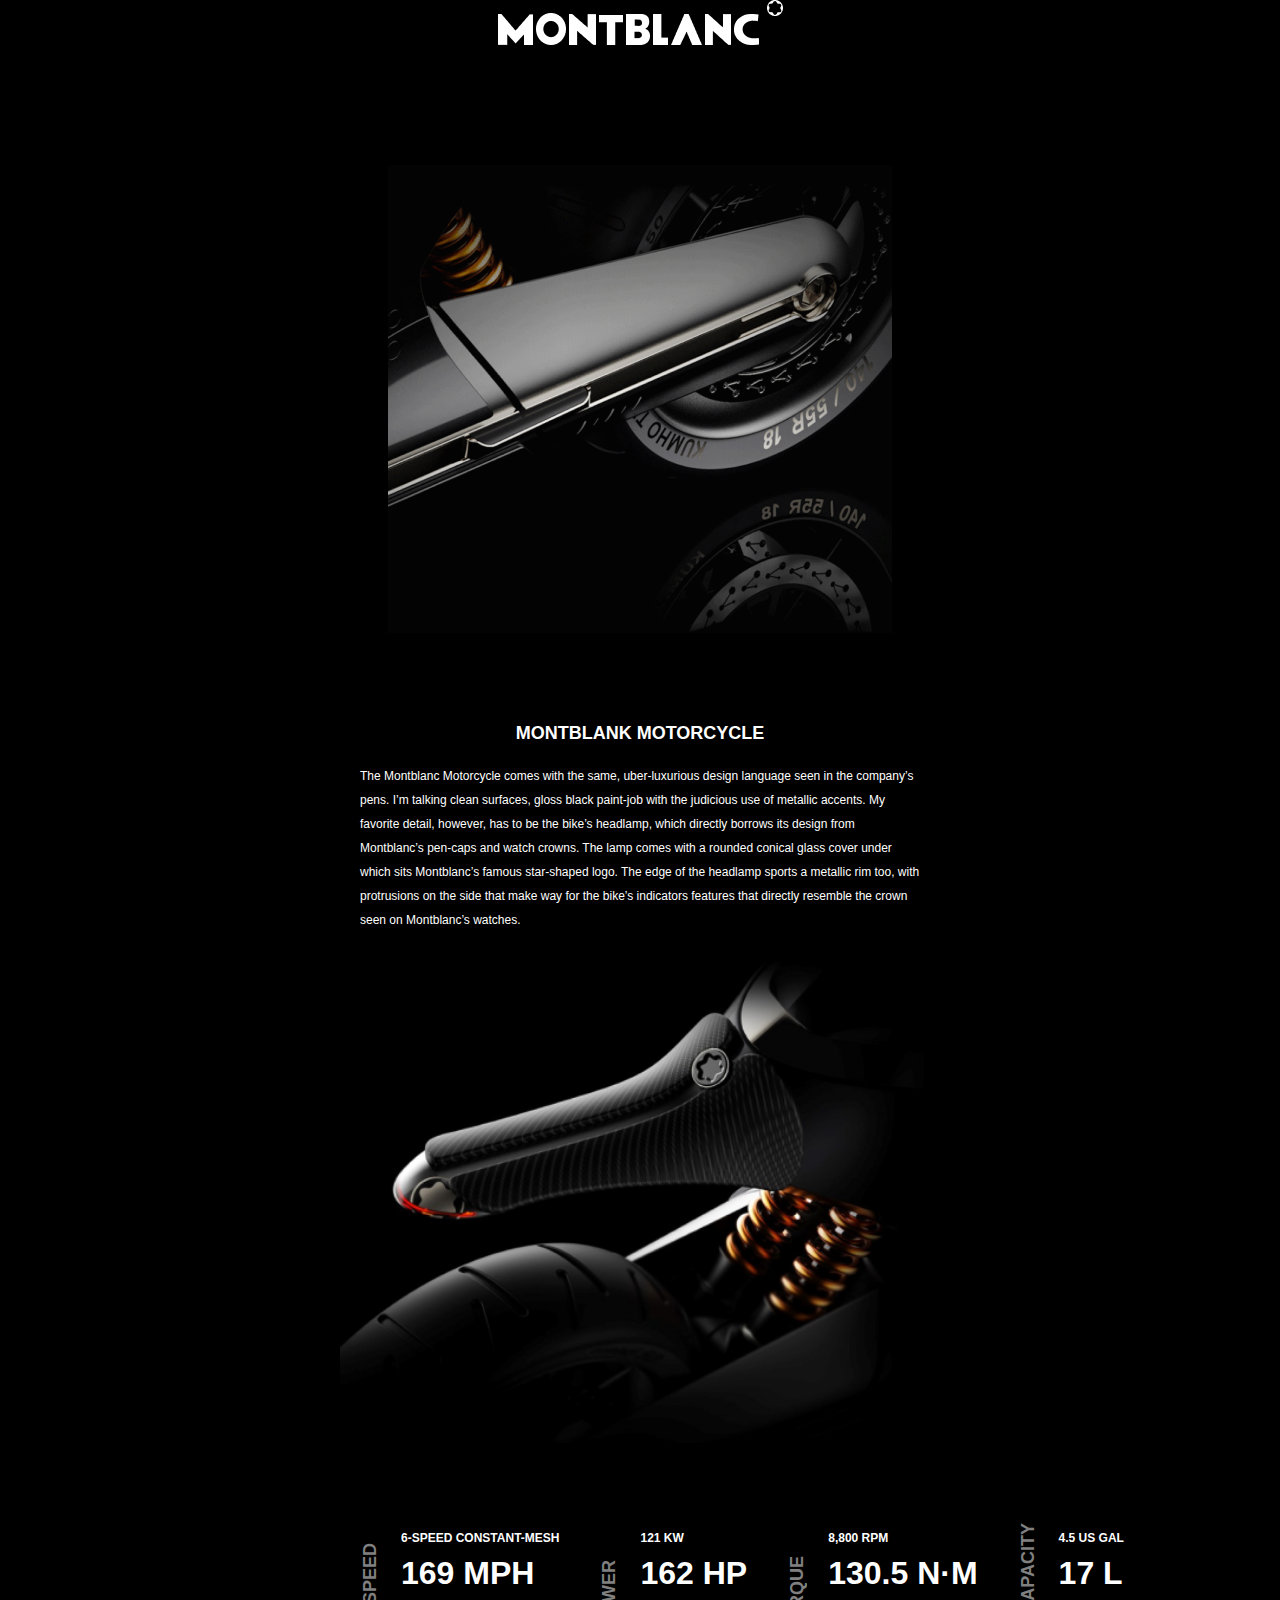
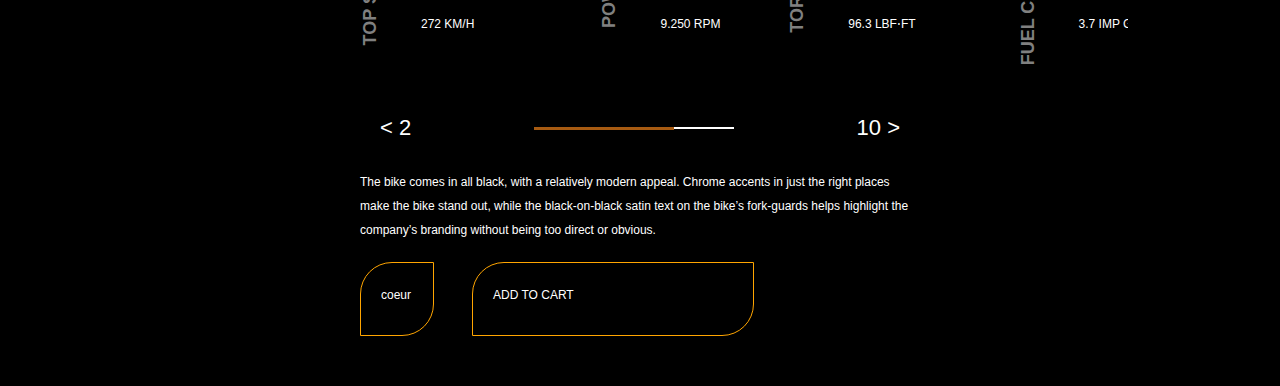
==== mobile/mobile.html @ d0546670 "final" ====
<!DOCTYPE html>
<html lang="en">
    <head>
        <meta charset="UTF-8" />
        <meta http-equiv="X-UA-Compatible" content="IE=edge" />
        <meta name="viewport" content="width=device-width, initial-scale=1.0" />
        <title>Document</title>
        <link rel="stylesheet" href="./styles/index.css" />
    </head>
    <body>
        <div class="hero-container">
            <div class="logo">
                <img src="./assets/img/logo.png" alt="" />
            </div>
            <img src="./assets/img/img-hero.png" alt="" />
            <div class="hero-txt">
                <h4>MONTBLANK MOTORCYCLE</h4>
                <p>
                    The Montblanc Motorcycle comes with the same, uber-luxurious
                    design language seen in the company’s pens. I’m talking
                    clean surfaces, gloss black paint-job with the judicious use
                    of metallic accents. My favorite detail, however, has to be
                    the bike’s headlamp, which directly borrows its design from
                    Montblanc’s pen-caps and watch crowns. The lamp comes with a
                    rounded conical glass cover under which sits Montblanc’s
                    famous star-shaped logo. The edge of the headlamp sports a
                    metallic rim too, with protrusions on the side that make way
                    for the bike’s indicators features that directly resemble
                    the crown seen on Montblanc’s watches.
                </p>
            </div>
        </div>
        <div class="section1">
            <img src="./assets/img/img-section1.png" alt="" />
            <div class="details">
                <div class="characteristic">
                    <h4>Top speed</h4>
                    <div class="characteristic-principal">
                        <h5>6-SPEED CONSTANT-MESH</h5>
                        <h3>169 mph</h3>
                        <p>272 KM/H</p>
                    </div>
                </div>
                <div class="characteristic">
                    <h4>POWER</h4>
                    <div class="characteristic-principal">
                        <h5>121 kW</h5>
                        <h3>162 hp</h3>
                        <p>9.250 RPM</p>
                    </div>
                </div>
                <div class="characteristic">
                    <h4>Torque</h4>
                    <div class="characteristic-principal">
                        <h5>8,800 RPM</h5>
                        <h3>130.5 n·m</h3>
                        <p>96.3 LBF⋅FT</p>
                    </div>
                </div>
                <div class="characteristic">
                    <h4>FUEL CAPACITY</h4>
                    <div class="characteristic-principal">
                        <h5>4.5 US GAL</h5>
                        <h3>17 l</h3>
                        <p>3.7 IMP GAL</p>
                    </div>
                </div>
            </div>
            <div class="slider">
                <p>< 2</p>
                <div class="slide-bar">
                    <div class="background-slide"></div>
                </div>
                <p>10 ></p>
            </div>
            <p>
                The bike comes in all black, with a relatively modern appeal.
                Chrome accents in just the right places make the bike stand out,
                while the black-on-black satin text on the bike’s fork-guards
                helps highlight the company’s branding without being too direct
                or obvious.
            </p>
            <div class="buy-container">
                <div class="like">
                    <p>coeur</p>
                </div>
                <div class="cart">
                    <p>ADD TO CART</p>
                </div>
            </div>
        </div>
    </body>
</html>
---- mobile/styles/index.css ----
@font-face {
  font-family: "durkwide-medium";
  src: url(/assets/fonts/DrukWide-Medium-Trial.otf);
}
@font-face {
  font-family: "montserrat-regular";
  src: url(/assets/fonts/Montserrat-Regular.ttf);
}
@font-face {
  font-family: "montserrat-light";
  src: url(/assets/fonts/Montserrat-Light.ttf);
}
* {
  margin: 0;
  padding: 0;
}

body {
  scroll-behavior: smooth;
  background: rgb(0, 0, 0);
  max-width: 600px;
  color: white;
  margin: 0 auto;
  overflow-x: hidden;
}

.hero-container {
  display: flex;
  justify-content: center;
  flex-direction: column;
  margin-bottom: 30px;
}
.hero-container .logo {
  display: flex;
  justify-content: center;
  margin-bottom: 30px;
}
.hero-container img {
  margin: 0 auto 90px auto;
}
.hero-container .hero-txt {
  display: flex;
  justify-content: center;
  flex-direction: column;
  margin-bottom: 30px;
  margin: 0 20px;
}
.hero-container .hero-txt h4 {
  font-size: 18px;
  font-family: durkwide-medium, sans-serif;
  font-weight: bold;
  text-align: center;
  margin-bottom: 20px;
}
.hero-container .hero-txt p {
  font-family: montserrat-light, sans-serif;
  font-size: 12px;
  line-height: 200%;
}

.section1 {
  display: flex;
  flex-direction: column;
  justify-content: center;
}
.section1 .details {
  margin: 40px 20px;
  overflow-x: auto;
  width: 768px;
  display: flex;
  white-space: nowrap;
}
.section1 .details .characteristic {
  margin-top: 40px;
  display: flex;
  text-transform: uppercase;
  align-items: center;
  margin-right: 40px;
}
.section1 .details .characteristic h4 {
  text-align: center;
  -ms-writing-mode: tb-rl;
      writing-mode: vertical-rl;
  margin-right: 20px;
  transform: rotate(180deg);
  color: grey;
  font-family: montserrat-regular, sans-serif;
  font-size: 18px;
}
.section1 .details .characteristic .characteristic-principal h5 {
  font-family: montserrat-regular, sans-serif;
  font-size: 12px;
}
.section1 .details .characteristic .characteristic-principal h3 {
  margin: 10px 0;
  font-family: durkwide-medium, sans-serif;
  font-size: 32px;
}
.section1 .details .characteristic .characteristic-principal p {
  font-family: montserrat-regular, sans-serif;
  font-size: 12px;
}
.section1 .slider {
  margin: 0 20px;
  display: flex;
  align-items: center;
  justify-content: space-between;
}
.section1 .slider p {
  z-index: 100;
  font-family: durkwide-medium, sans-serif;
  font-size: 22px;
  white-space: nowrap;
  line-height: 5px;
}
.section1 .slider .slide-bar .background-slide {
  margin: 0 15px;
  background: #fff;
  width: 200px;
  height: 2px;
  position: relative;
}
.section1 .slider .slide-bar .background-slide::after {
  content: "";
  height: 3px;
  width: 70%;
  background: #a75b12;
  position: absolute;
}
.section1 p {
  margin: 20px 20px;
  font-family: montserrat-light, sans-serif;
  font-size: 12px;
  line-height: 200%;
}
.section1 .buy-container {
  display: flex;
  margin: 0 20px 50px 20px;
  display: grid;
  grid-template-columns: 20% 80%;
  justify-content: center;
}
.section1 .buy-container .like {
  height: 72px;
  width: 72px;
  border: 1px solid orange;
  border-radius: 32px 0 32px 0;
}
.section1 .buy-container .cart {
  height: 72px;
  width: 280px;
  border: 1px solid orange;
  border-radius: 32px 0 32px 0;
}/*# sourceMappingURL=index.css.map */
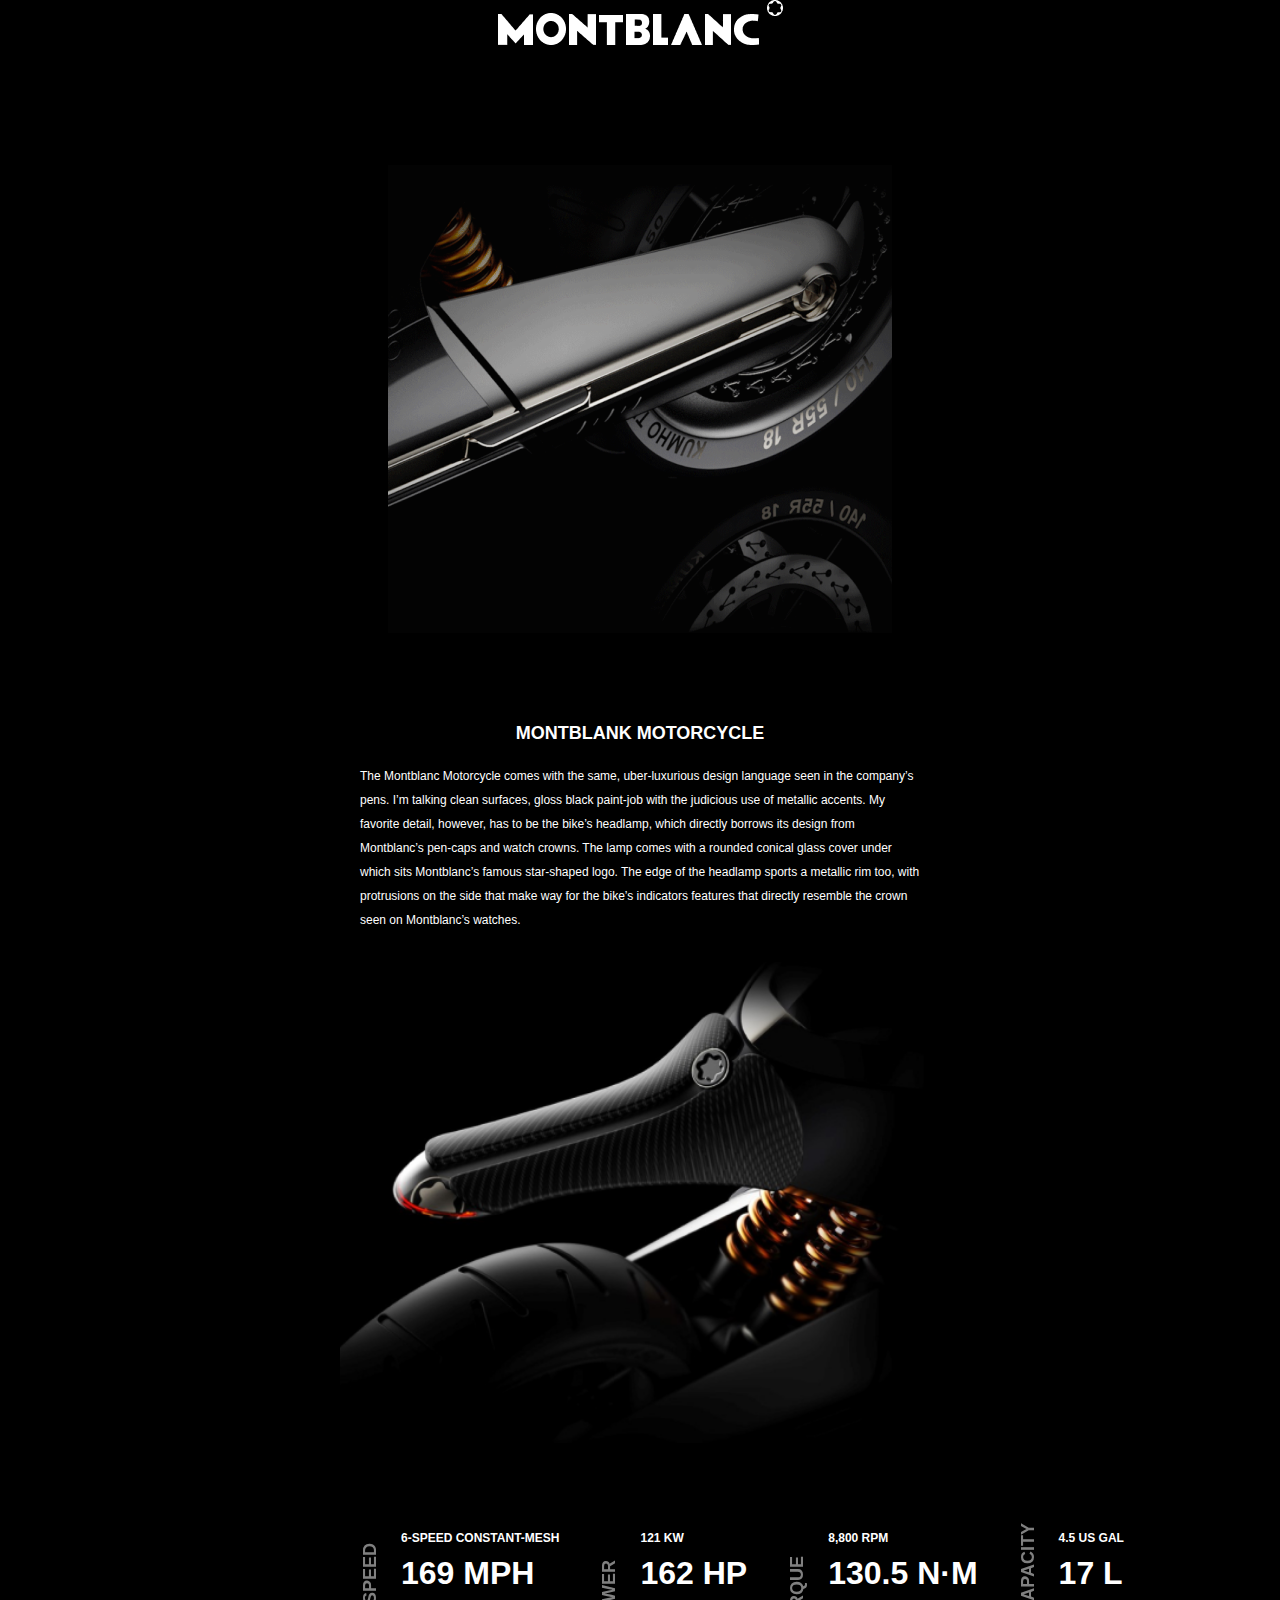
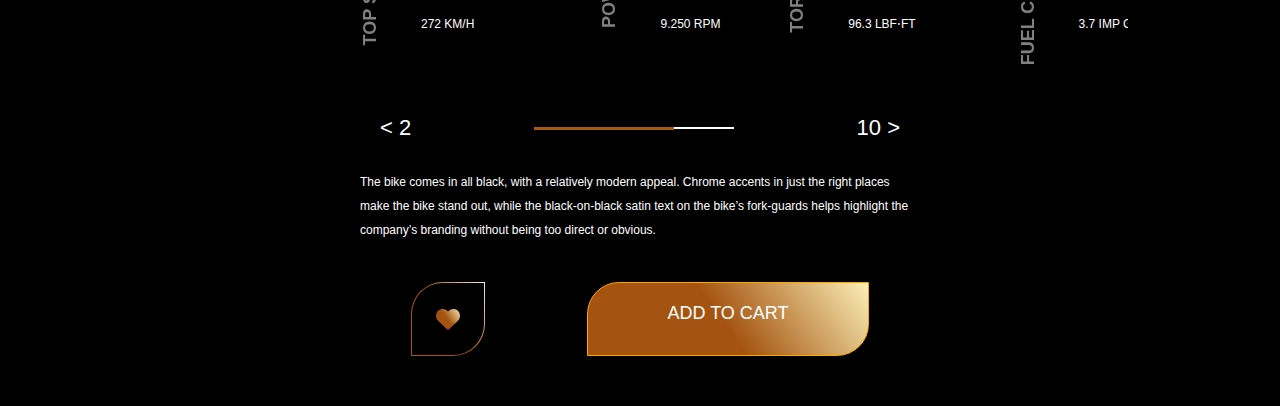
==== commit 185798b9: "before responsive check" ====
--- a/mobile/mobile.html
+++ b/mobile/mobile.html
@@ -6,6 +6,10 @@
         <meta name="viewport" content="width=device-width, initial-scale=1.0" />
         <title>Document</title>
         <link rel="stylesheet" href="./styles/index.css" />
+        <link
+            rel="stylesheet"
+            href="https://cdnjs.cloudflare.com/ajax/libs/font-awesome/6.2.1/css/all.min.css"
+        />
     </head>
     <body>
         <div class="hero-container">
@@ -82,7 +86,7 @@
             </p>
             <div class="buy-container">
                 <div class="like">
-                    <p>coeur</p>
+                    <i class="fa-solid fa-heart"></i>
                 </div>
                 <div class="cart">
                     <p>ADD TO CART</p>
--- a/mobile/styles/index.css
+++ b/mobile/styles/index.css
@@ -135,20 +135,42 @@
 }
 .section1 .buy-container {
   display: flex;
-  margin: 0 20px 50px 20px;
-  display: grid;
-  grid-template-columns: 20% 80%;
-  justify-content: center;
+  margin: 20px 20px 50px 20px;
+  justify-content: space-around;
 }
 .section1 .buy-container .like {
   height: 72px;
   width: 72px;
-  border: 1px solid orange;
+  display: flex;
+  background: linear-gradient(rgb(0, 0, 0), rgb(0, 0, 0)) padding-box, linear-gradient(54deg, rgb(164, 84, 16) 48%, rgb(251, 239, 183) 100%) border-box;
   border-radius: 32px 0 32px 0;
+  border: 1px solid transparent;
+  align-items: center;
+  justify-content: center;
+  font-size: 1.5rem;
+}
+.section1 .buy-container .like i {
+  background-color: #f3ec78;
+  background-image: linear-gradient(54deg, rgb(164, 84, 16) 48%, rgb(251, 239, 183) 100%);
+  background-size: 100%;
+  -webkit-background-clip: text;
+  -moz-background-clip: text;
+  -webkit-text-fill-color: transparent;
+  -moz-text-fill-color: transparent;
 }
 .section1 .buy-container .cart {
   height: 72px;
   width: 280px;
   border: 1px solid orange;
   border-radius: 32px 0 32px 0;
+  background: rgb(164, 84, 16);
+  background: linear-gradient(54deg, rgb(164, 84, 16) 48%, rgb(251, 239, 183) 100%);
+  align-items: center;
+}
+.section1 .buy-container .cart p {
+  font-family: durkwide-medium, sans-serif;
+  font-size: 18px;
+  text-transform: uppercase;
+  text-align: center;
+  line-height: 120%;
 }/*# sourceMappingURL=index.css.map */